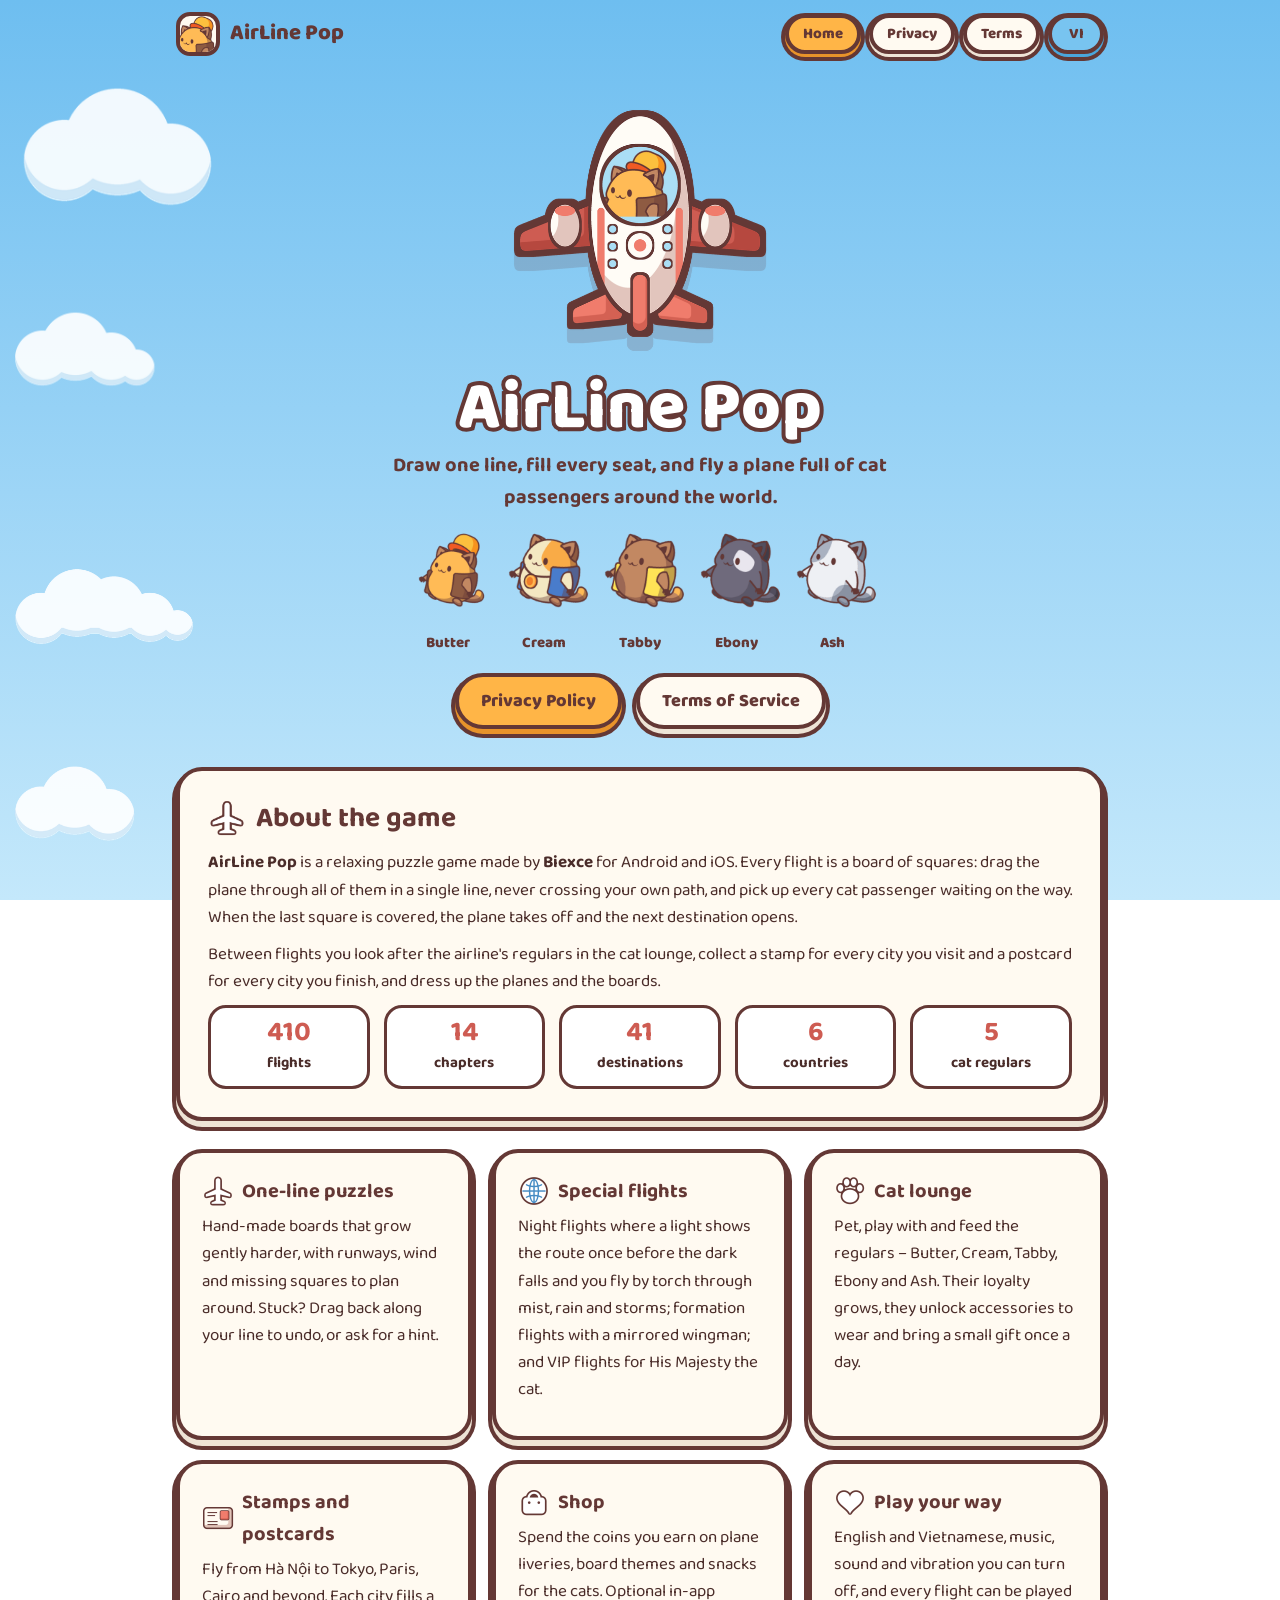
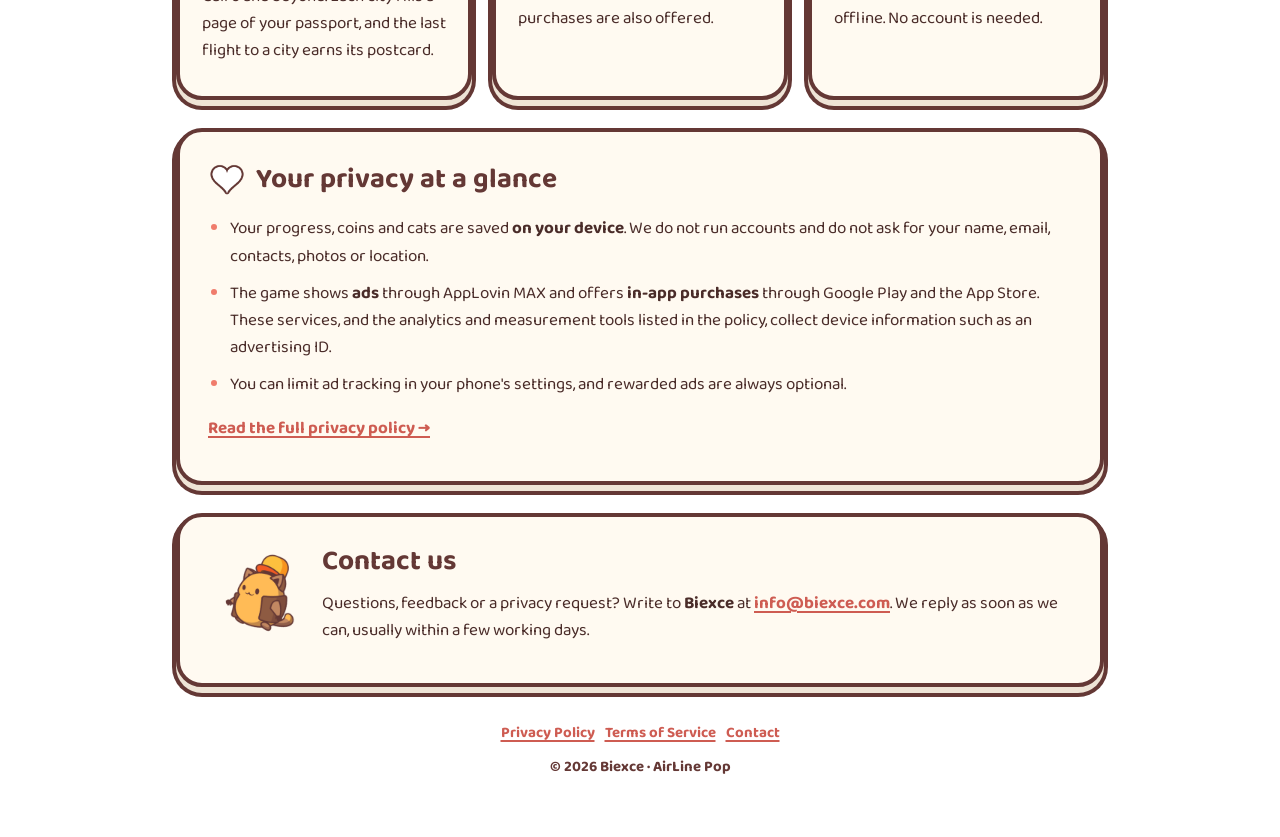
==== index.html @ 415e456a "feat: trang chinh sach AirLine Pop (song ngu Viet - Anh) Trang chu gioi thieu game, chinh sach quyen" ====
<!doctype html>
<html lang="en" data-lang="en">
<head>
    <meta charset="utf-8">
    <meta name="viewport" content="width=device-width, initial-scale=1">
    <title>AirLine Pop – Cat airline puzzle</title>
    <meta name="title-en" content="AirLine Pop – Cat airline puzzle">
    <meta name="title-vi" content="AirLine Pop – Hãng bay mèo">
    <meta name="description" content="AirLine Pop by Biexce: a cosy one-line puzzle where you fly a plane full of cat passengers around the world. Privacy policy, terms of service and contact.">
    <link rel="icon" href="assets/img/icon_cat.png">
    <link rel="preconnect" href="https://fonts.googleapis.com">
    <link rel="preconnect" href="https://fonts.gstatic.com" crossorigin>
    <link href="https://fonts.googleapis.com/css2?family=Baloo+2:wght@500;700;800&display=swap" rel="stylesheet">
    <link rel="stylesheet" href="assets/css/style.css">
</head>
<body>
<div class="sky-layer" aria-hidden="true">
    <img class="c1" src="assets/img/cloud_1.png" alt="">
    <img class="c2" src="assets/img/cloud_0.png" alt="">
    <img class="c3" src="assets/img/cloud_2.png" alt="">
    <img class="c4" src="assets/img/cloud_1.png" alt="">
</div>

<div class="page">
    <header class="topbar">
        <a class="brand" href="index.html"><img src="assets/img/icon_cat.png" alt=""><span>AirLine Pop</span></a>
        <nav class="nav">
            <a class="chip" href="index.html" aria-current="page"><span lang="en">Home</span><span lang="vi">Trang chủ</span></a>
            <a class="chip" href="privacy.html"><span lang="en">Privacy</span><span lang="vi">Quyền riêng tư</span></a>
            <a class="chip" href="terms.html"><span lang="en">Terms</span><span lang="vi">Điều khoản</span></a>
            <button class="chip lang-toggle" type="button" data-lang-toggle>VI</button>
        </nav>
    </header>

    <main>
        <section class="hero">
            <img class="hero-plane" src="assets/img/airplane_full.png" alt="Butter the cat flying the AirLine Pop plane">
            <h1>AirLine Pop</h1>
            <p class="tagline" lang="en">Draw one line, fill every seat, and fly a plane full of cat passengers around the world.</p>
            <p class="tagline" lang="vi">Vẽ một nét, đón đủ khách mèo và bay khắp thế giới cùng hãng hàng không mèo.</p>
            <div class="crew">
                <figure><img src="assets/img/passenger_bo_happy.png" alt=""><figcaption><span lang="en">Butter</span><span lang="vi">Bơ</span></figcaption></figure>
                <figure><img src="assets/img/passenger_kem_happy.png" alt=""><figcaption><span lang="en">Cream</span><span lang="vi">Kem</span></figcaption></figure>
                <figure><img src="assets/img/passenger_muop_happy.png" alt=""><figcaption><span lang="en">Tabby</span><span lang="vi">Mướp</span></figcaption></figure>
                <figure><img src="assets/img/passenger_mun_happy.png" alt=""><figcaption><span lang="en">Ebony</span><span lang="vi">Mun</span></figcaption></figure>
                <figure><img src="assets/img/passenger_tro_happy.png" alt=""><figcaption><span lang="en">Ash</span><span lang="vi">Tro</span></figcaption></figure>
            </div>
            <div class="actions">
                <a class="btn" href="privacy.html"><span lang="en">Privacy Policy</span><span lang="vi">Chính sách quyền riêng tư</span></a>
                <a class="btn sky" href="terms.html"><span lang="en">Terms of Service</span><span lang="vi">Điều khoản dịch vụ</span></a>
            </div>
        </section>

        <section class="card">
            <h2><img src="assets/img/icon_plane.png" alt=""><span lang="en">About the game</span><span lang="vi">Giới thiệu game</span></h2>
            <div lang="en">
                <p><strong>AirLine Pop</strong> is a relaxing puzzle game made by <strong>Biexce</strong> for Android and iOS. Every flight is a board of squares: drag the plane through all of them in a single line, never crossing your own path, and pick up every cat passenger waiting on the way. When the last square is covered, the plane takes off and the next destination opens.</p>
                <p>Between flights you look after the airline's regulars in the cat lounge, collect a stamp for every city you visit and a postcard for every city you finish, and dress up the planes and the boards.</p>
            </div>
            <div lang="vi">
                <p><strong>AirLine Pop</strong> là game giải đố thư giãn do <strong>Biexce</strong> phát triển cho Android và iOS. Mỗi chuyến bay là một bàn cờ gồm nhiều ô: kéo máy bay đi qua tất cả các ô bằng một nét duy nhất, không đi lại đường cũ, và đón hết các bé mèo hành khách đang chờ dọc đường. Khi ô cuối cùng được phủ kín, máy bay cất cánh và điểm đến tiếp theo được mở ra.</p>
                <p>Giữa các chuyến bay, bạn chăm sóc những vị khách quen trong phòng chờ của hãng, sưu tầm tem cho mỗi thành phố đã ghé và bưu thiếp cho mỗi thành phố đã bay xong, cùng trang trí máy bay và bàn cờ.</p>
            </div>
            <div class="facts">
                <div class="fact"><b>410</b><span lang="en">flights</span><span lang="vi">chuyến bay</span></div>
                <div class="fact"><b>14</b><span lang="en">chapters</span><span lang="vi">chương</span></div>
                <div class="fact"><b>41</b><span lang="en">destinations</span><span lang="vi">điểm đến</span></div>
                <div class="fact"><b>6</b><span lang="en">countries</span><span lang="vi">quốc gia</span></div>
                <div class="fact"><b>5</b><span lang="en">cat regulars</span><span lang="vi">khách mèo quen</span></div>
            </div>
        </section>

        <section class="features">
            <article class="card">
                <h3><img src="assets/img/icon_plane.png" alt=""><span lang="en">One-line puzzles</span><span lang="vi">Giải đố một nét</span></h3>
                <p lang="en">Hand-made boards that grow gently harder, with runways, wind and missing squares to plan around. Stuck? Drag back along your line to undo, or ask for a hint.</p>
                <p lang="vi">Bàn cờ được thiết kế khó dần một cách nhẹ nhàng, có đường băng, gió và những ô trống cần tính đường đi vòng. Bí đường? Kéo ngược lại trên nét vẽ để đi lại, hoặc dùng gợi ý.</p>
            </article>
            <article class="card">
                <h3><img src="assets/img/icon_globe.png" alt=""><span lang="en">Special flights</span><span lang="vi">Chuyến bay đặc biệt</span></h3>
                <p lang="en">Night flights where a light shows the route once before the dark falls and you fly by torch through mist, rain and storms; formation flights with a mirrored wingman; and VIP flights for His Majesty the cat.</p>
                <p lang="vi">Chuyến bay đêm: đốm sáng chỉ đường một lần rồi trời tối, bạn bay bằng đèn pin qua sương mù, mưa và giông bão. Chuyến bay đội hình với máy bay đồng đội bay đối xứng. Và chuyến bay VIP chở hoàng thượng mèo.</p>
            </article>
            <article class="card">
                <h3><img src="assets/img/icon_paw.png" alt=""><span lang="en">Cat lounge</span><span lang="vi">Phòng chờ của mèo</span></h3>
                <p lang="en">Pet, play with and feed the regulars – Butter, Cream, Tabby, Ebony and Ash. Their loyalty grows, they unlock accessories to wear and bring a small gift once a day.</p>
                <p lang="vi">Vuốt ve, chơi đùa và cho các bé quen ăn: Bơ, Kem, Mướp, Mun và Tro. Độ thân thiết tăng dần, các bé mở khoá phụ kiện để đeo và mỗi ngày mang tới một món quà nhỏ.</p>
            </article>
            <article class="card">
                <h3><img src="assets/img/icon_postcard.png" alt=""><span lang="en">Stamps and postcards</span><span lang="vi">Tem và bưu thiếp</span></h3>
                <p lang="en">Fly from Hà Nội to Tokyo, Paris, Cairo and beyond. Each city fills a page of your passport, and the last flight to a city earns its postcard.</p>
                <p lang="vi">Bay từ Hà Nội tới Tokyo, Paris, Cairo và xa hơn nữa. Mỗi thành phố là một trang hộ chiếu, và chuyến bay cuối tới thành phố đó sẽ tặng bạn bưu thiếp.</p>
            </article>
            <article class="card">
                <h3><img src="assets/img/icon_shop.png" alt=""><span lang="en">Shop</span><span lang="vi">Cửa hàng</span></h3>
                <p lang="en">Spend the coins you earn on plane liveries, board themes and snacks for the cats. Optional in-app purchases are also offered.</p>
                <p lang="vi">Dùng xu kiếm được để mua sơn máy bay, giao diện bàn cờ và đồ ăn cho mèo. Game cũng có các gói mua trong ứng dụng không bắt buộc.</p>
            </article>
            <article class="card">
                <h3><img src="assets/img/icon_heart.png" alt=""><span lang="en">Play your way</span><span lang="vi">Chơi theo cách của bạn</span></h3>
                <p lang="en">English and Vietnamese, music, sound and vibration you can turn off, and every flight can be played offline. No account is needed.</p>
                <p lang="vi">Có tiếng Anh và tiếng Việt, nhạc, âm thanh và rung đều tắt được, và mọi chuyến bay đều chơi được khi không có mạng. Không cần tạo tài khoản.</p>
            </article>
        </section>

        <section class="card">
            <h2><img src="assets/img/icon_heart.png" alt=""><span lang="en">Your privacy at a glance</span><span lang="vi">Quyền riêng tư tóm tắt</span></h2>
            <ul lang="en">
                <li>Your progress, coins and cats are saved <strong>on your device</strong>. We do not run accounts and do not ask for your name, email, contacts, photos or location.</li>
                <li>The game shows <strong>ads</strong> through AppLovin MAX and offers <strong>in-app purchases</strong> through Google Play and the App Store. These services, and the analytics and measurement tools listed in the policy, collect device information such as an advertising ID.</li>
                <li>You can limit ad tracking in your phone's settings, and rewarded ads are always optional.</li>
            </ul>
            <ul lang="vi">
                <li>Tiến trình, xu và các bé mèo được lưu <strong>ngay trên thiết bị của bạn</strong>. Chúng tôi không dùng tài khoản và không hỏi tên, email, danh bạ, ảnh hay vị trí của bạn.</li>
                <li>Game hiển thị <strong>quảng cáo</strong> qua AppLovin MAX và có <strong>mua trong ứng dụng</strong> qua Google Play và App Store. Các dịch vụ này, cùng các công cụ phân tích và đo lường được liệt kê trong chính sách, thu thập thông tin thiết bị như mã nhận dạng quảng cáo.</li>
                <li>Bạn có thể giới hạn theo dõi quảng cáo trong cài đặt điện thoại, và quảng cáo nhận thưởng luôn là tuỳ chọn.</li>
            </ul>
            <p><a href="privacy.html"><span lang="en">Read the full privacy policy →</span><span lang="vi">Đọc đầy đủ chính sách quyền riêng tư →</span></a></p>
        </section>

        <section class="card" id="contact">
            <div class="contact-box">
                <img src="assets/img/passenger_bo_happy.png" alt="">
                <div>
                    <h2><span lang="en">Contact us</span><span lang="vi">Liên hệ</span></h2>
                    <p lang="en">Questions, feedback or a privacy request? Write to <strong>Biexce</strong> at <a href="mailto:info@biexce.com">info@biexce.com</a>. We reply as soon as we can, usually within a few working days.</p>
                    <p lang="vi">Có câu hỏi, góp ý hay yêu cầu về quyền riêng tư? Hãy viết cho <strong>Biexce</strong> qua <a href="mailto:info@biexce.com">info@biexce.com</a>. Chúng tôi sẽ trả lời sớm nhất có thể, thường trong vài ngày làm việc.</p>
                </div>
            </div>
        </section>
    </main>

    <footer class="footer">
        <nav>
            <a href="privacy.html"><span lang="en">Privacy Policy</span><span lang="vi">Chính sách quyền riêng tư</span></a>
            <a href="terms.html"><span lang="en">Terms of Service</span><span lang="vi">Điều khoản dịch vụ</span></a>
            <a href="#contact"><span lang="en">Contact</span><span lang="vi">Liên hệ</span></a>
        </nav>
        <p>© 2026 Biexce · AirLine Pop</p>
    </footer>
</div>
<script src="assets/js/lang.js"></script>
</body>
</html>
---- assets/css/style.css ----
/* AirLine Pop – policy site. Drawn in the game's own sticker style: a blue sky,
   cream cards with a thick brown outline and a shaded lower lip, coral and orange
   accents, and the Baloo 2 typeface the game uses. */

:root {
    --sky-top: #6ebef0;
    --sky-bottom: #c4e8fb;
    --cream: #fffaf1;
    --cream-shade: #eee4d6;
    --brown: #643835;
    --brown-soft: #8a5a52;
    --text: #4a2c29;
    --coral: #f07c6c;
    --coral-dark: #ce5c52;
    --orange: #ffb547;
    --orange-dark: #e8932a;
    --sky: #78c4f0;
    --sky-dark: #4aa6dc;
    --mint: #7ec484;
    --radius: 26px;
    --line: 4px;
    --lip: 6px;
}

* {
    box-sizing: border-box;
}

html {
    scroll-behavior: smooth;
}

body {
    margin: 0;
    min-height: 100vh;
    font-family: "Baloo 2", "Nunito", system-ui, -apple-system, "Segoe UI", sans-serif;
    font-size: 17px;
    line-height: 1.6;
    color: var(--text);
    background: linear-gradient(180deg, var(--sky-top) 0%, var(--sky-bottom) 100%) fixed;
    overflow-x: hidden;
}

/* Only the chosen language shows; the page starts in English until the script picks. */
html[data-lang="en"] [lang="vi"],
html[data-lang="vi"] [lang="en"] {
    display: none !important;
}

a {
    color: var(--coral-dark);
    font-weight: 700;
    text-decoration-thickness: 2px;
    text-underline-offset: 3px;
}

a:hover {
    color: var(--brown);
}

img {
    max-width: 100%;
}

/* ------------------------------------------------------------------ sky */

.sky-layer {
    position: fixed;
    inset: 0;
    pointer-events: none;
    z-index: 0;
    overflow: hidden;
}

.sky-layer img {
    position: absolute;
    opacity: 0.9;
    animation: drift linear infinite;
}

.sky-layer .c1 { top: 8%; width: 220px; animation-duration: 70s; animation-delay: -10s; }
.sky-layer .c2 { top: 34%; width: 160px; animation-duration: 90s; animation-delay: -55s; }
.sky-layer .c3 { top: 62%; width: 200px; animation-duration: 80s; animation-delay: -30s; }
.sky-layer .c4 { top: 84%; width: 140px; animation-duration: 100s; animation-delay: -75s; }

@keyframes drift {
    from { transform: translateX(-260px); }
    to { transform: translateX(calc(100vw + 260px)); }
}

@media (prefers-reduced-motion: reduce) {
    .sky-layer img { animation: none; left: 70%; }
    .sky-layer .c2, .sky-layer .c4 { left: 6%; }
    .hero-plane { animation: none !important; }
}

/* ------------------------------------------------------------------ layout */

.page {
    position: relative;
    z-index: 1;
    max-width: 960px;
    margin: 0 auto;
    padding: 0 16px 48px;
}

.topbar {
    position: sticky;
    top: 0;
    z-index: 5;
    display: flex;
    align-items: center;
    justify-content: space-between;
    gap: 12px;
    padding: 12px 0;
}

.brand {
    display: flex;
    align-items: center;
    gap: 10px;
    text-decoration: none;
    color: var(--brown);
    font-weight: 800;
    font-size: 22px;
}

.brand img {
    width: 44px;
    height: 44px;
    border-radius: 14px;
    border: var(--line) solid var(--brown);
    background: var(--cream);
}

.nav {
    display: flex;
    align-items: center;
    gap: 8px;
    flex-wrap: wrap;
    justify-content: flex-end;
}

/* ------------------------------------------------------------------ sticker pieces */

.card {
    background: var(--cream);
    border: var(--line) solid var(--brown);
    border-radius: var(--radius);
    box-shadow: 0 var(--lip) 0 var(--cream-shade), 0 var(--lip) 0 var(--line) var(--brown);
    padding: 28px;
    margin: 0 0 28px;
}

.btn,
.chip {
    display: inline-flex;
    align-items: center;
    gap: 8px;
    font-family: inherit;
    font-weight: 800;
    color: var(--brown);
    text-decoration: none;
    border: var(--line) solid var(--brown);
    border-radius: 999px;
    cursor: pointer;
    transition: transform 0.12s ease, box-shadow 0.12s ease;
}

.btn {
    padding: 10px 22px;
    font-size: 18px;
    background: var(--orange);
    box-shadow: 0 5px 0 var(--orange-dark), 0 5px 0 var(--line) var(--brown);
}

.btn.sky {
    background: var(--cream);
    box-shadow: 0 5px 0 var(--cream-shade), 0 5px 0 var(--line) var(--brown);
}

.btn.coral {
    background: var(--coral);
    color: #fff;
    box-shadow: 0 5px 0 var(--coral-dark), 0 5px 0 var(--line) var(--brown);
}

.chip {
    padding: 4px 14px;
    font-size: 15px;
    background: var(--cream);
    box-shadow: 0 3px 0 var(--cream-shade), 0 3px 0 var(--line) var(--brown);
}

.chip[aria-current="page"] {
    background: var(--orange);
    box-shadow: 0 3px 0 var(--orange-dark), 0 3px 0 var(--line) var(--brown);
}

.btn:hover,
.chip:hover {
    transform: translateY(-2px);
    color: var(--brown);
}

.btn:active,
.chip:active {
    transform: translateY(3px);
    box-shadow: none;
}

.btn.coral:hover {
    color: #fff;
}

.lang-toggle {
    min-width: 56px;
    justify-content: center;
    background: var(--sky);
    box-shadow: 0 3px 0 var(--sky-dark), 0 3px 0 var(--line) var(--brown);
}

/* ------------------------------------------------------------------ hero */

.hero {
    text-align: center;
    padding: 28px 0 8px;
}

.hero-plane {
    width: min(260px, 60vw);
    filter: drop-shadow(0 14px 0 rgba(100, 56, 53, 0.18));
    animation: bob 3.2s ease-in-out infinite;
}

@keyframes bob {
    0%, 100% { transform: translateY(0) rotate(-3deg); }
    50% { transform: translateY(-12px) rotate(3deg); }
}

.hero h1 {
    margin: 8px 0 4px;
    font-size: clamp(40px, 9vw, 68px);
    line-height: 1.05;
    font-weight: 800;
    color: #fff;
    -webkit-text-stroke: 8px var(--brown);
    paint-order: stroke fill;
    letter-spacing: 1px;
}

.hero .tagline {
    margin: 0 auto 18px;
    max-width: 600px;
    font-size: 20px;
    font-weight: 700;
    color: var(--brown);
}

.hero .actions {
    display: flex;
    gap: 14px;
    justify-content: center;
    flex-wrap: wrap;
    margin: 18px 0 30px;
}

.crew {
    display: flex;
    justify-content: center;
    gap: 4px;
    flex-wrap: wrap;
    margin: 4px 0 18px;
}

.crew figure {
    margin: 0;
    text-align: center;
    font-weight: 800;
    color: var(--brown);
    font-size: 15px;
}

.crew img {
    width: 92px;
    height: 92px;
    object-fit: contain;
}

/* ------------------------------------------------------------------ content */

h2 {
    margin: 0 0 12px;
    font-size: 28px;
    line-height: 1.2;
    color: var(--brown);
    display: flex;
    align-items: center;
    gap: 10px;
}

h2 img {
    width: 38px;
    height: 38px;
}

h3 {
    margin: 22px 0 6px;
    font-size: 20px;
    color: var(--brown);
}

p,
li {
    margin: 0 0 10px;
}

ul {
    padding-left: 22px;
}

li::marker {
    color: var(--coral);
}

.features {
    display: grid;
    grid-template-columns: repeat(auto-fit, minmax(260px, 1fr));
    gap: 20px;
    margin-bottom: 28px;
}

.features .card {
    margin: 0;
    padding: 22px;
}

.features h3 {
    margin-top: 0;
    display: flex;
    align-items: center;
    gap: 8px;
}

.features h3 img {
    width: 32px;
    height: 32px;
}

.facts {
    display: grid;
    grid-template-columns: repeat(auto-fit, minmax(120px, 1fr));
    gap: 14px;
    margin: 6px 0 0;
}

.fact {
    background: #fff;
    border: 3px solid var(--brown);
    border-radius: 18px;
    padding: 10px 12px;
    text-align: center;
}

.fact b {
    display: block;
    font-size: 28px;
    line-height: 1.1;
    color: var(--coral-dark);
}

.fact span {
    font-size: 15px;
    font-weight: 700;
}

.doc-head {
    text-align: center;
    padding: 18px 0 6px;
}

.doc-head h1 {
    margin: 0;
    font-size: clamp(34px, 7vw, 52px);
    color: #fff;
    -webkit-text-stroke: 7px var(--brown);
    paint-order: stroke fill;
    line-height: 1.1;
}

.doc-head .updated {
    display: inline-block;
    margin-top: 10px;
}

.toc ol {
    columns: 2 240px;
    margin: 0;
    padding-left: 22px;
}

.toc li {
    break-inside: avoid;
}

.note {
    background: #fff5d6;
    border: 3px dashed var(--orange-dark);
    border-radius: 18px;
    padding: 12px 16px;
    margin: 12px 0;
}

table {
    width: 100%;
    border-collapse: separate;
    border-spacing: 0;
    margin: 10px 0 14px;
    font-size: 15.5px;
    background: #fff;
    border: 3px solid var(--brown);
    border-radius: 16px;
    overflow: hidden;
}

th,
td {
    text-align: left;
    vertical-align: top;
    padding: 10px 12px;
    border-bottom: 2px solid var(--cream-shade);
}

th {
    background: var(--orange);
    color: var(--brown);
}

tr:last-child td {
    border-bottom: 0;
}

.table-wrap {
    overflow-x: auto;
}

.contact-box {
    display: flex;
    align-items: center;
    gap: 18px;
    flex-wrap: wrap;
}

.contact-box img {
    width: 96px;
    flex: none;
}

.contact-box > div {
    flex: 1 1 260px;
}

/* ------------------------------------------------------------------ footer */

.footer {
    text-align: center;
    color: var(--brown);
    font-weight: 700;
    font-size: 15px;
    padding-top: 6px;
}

.footer nav {
    display: flex;
    gap: 10px;
    justify-content: center;
    flex-wrap: wrap;
    margin-bottom: 10px;
}

@media (max-width: 600px) {
    body {
        font-size: 16px;
    }

    .card {
        padding: 20px 18px;
    }

    .brand span {
        display: none;
    }

    .crew img {
        width: 64px;
        height: 64px;
    }

    h2 {
        font-size: 24px;
    }
}

/* ------------------------------------------------------------------ narrow screens */

.card,
.page {
    min-width: 0;
    overflow-wrap: break-word;
}

code {
    overflow-wrap: anywhere;
    font-size: 0.92em;
    background: #fff;
    border: 2px solid var(--cream-shade);
    border-radius: 8px;
    padding: 0 5px;
}

.table-wrap {
    max-width: 100%;
    -webkit-overflow-scrolling: touch;
}

.table-wrap table {
    min-width: 560px;
}

@media (max-width: 600px) {
    .topbar {
        flex-wrap: wrap;
        justify-content: center;
    }

    .nav {
        justify-content: center;
        gap: 6px;
    }

    .chip {
        padding: 3px 11px;
        font-size: 14px;
    }
}
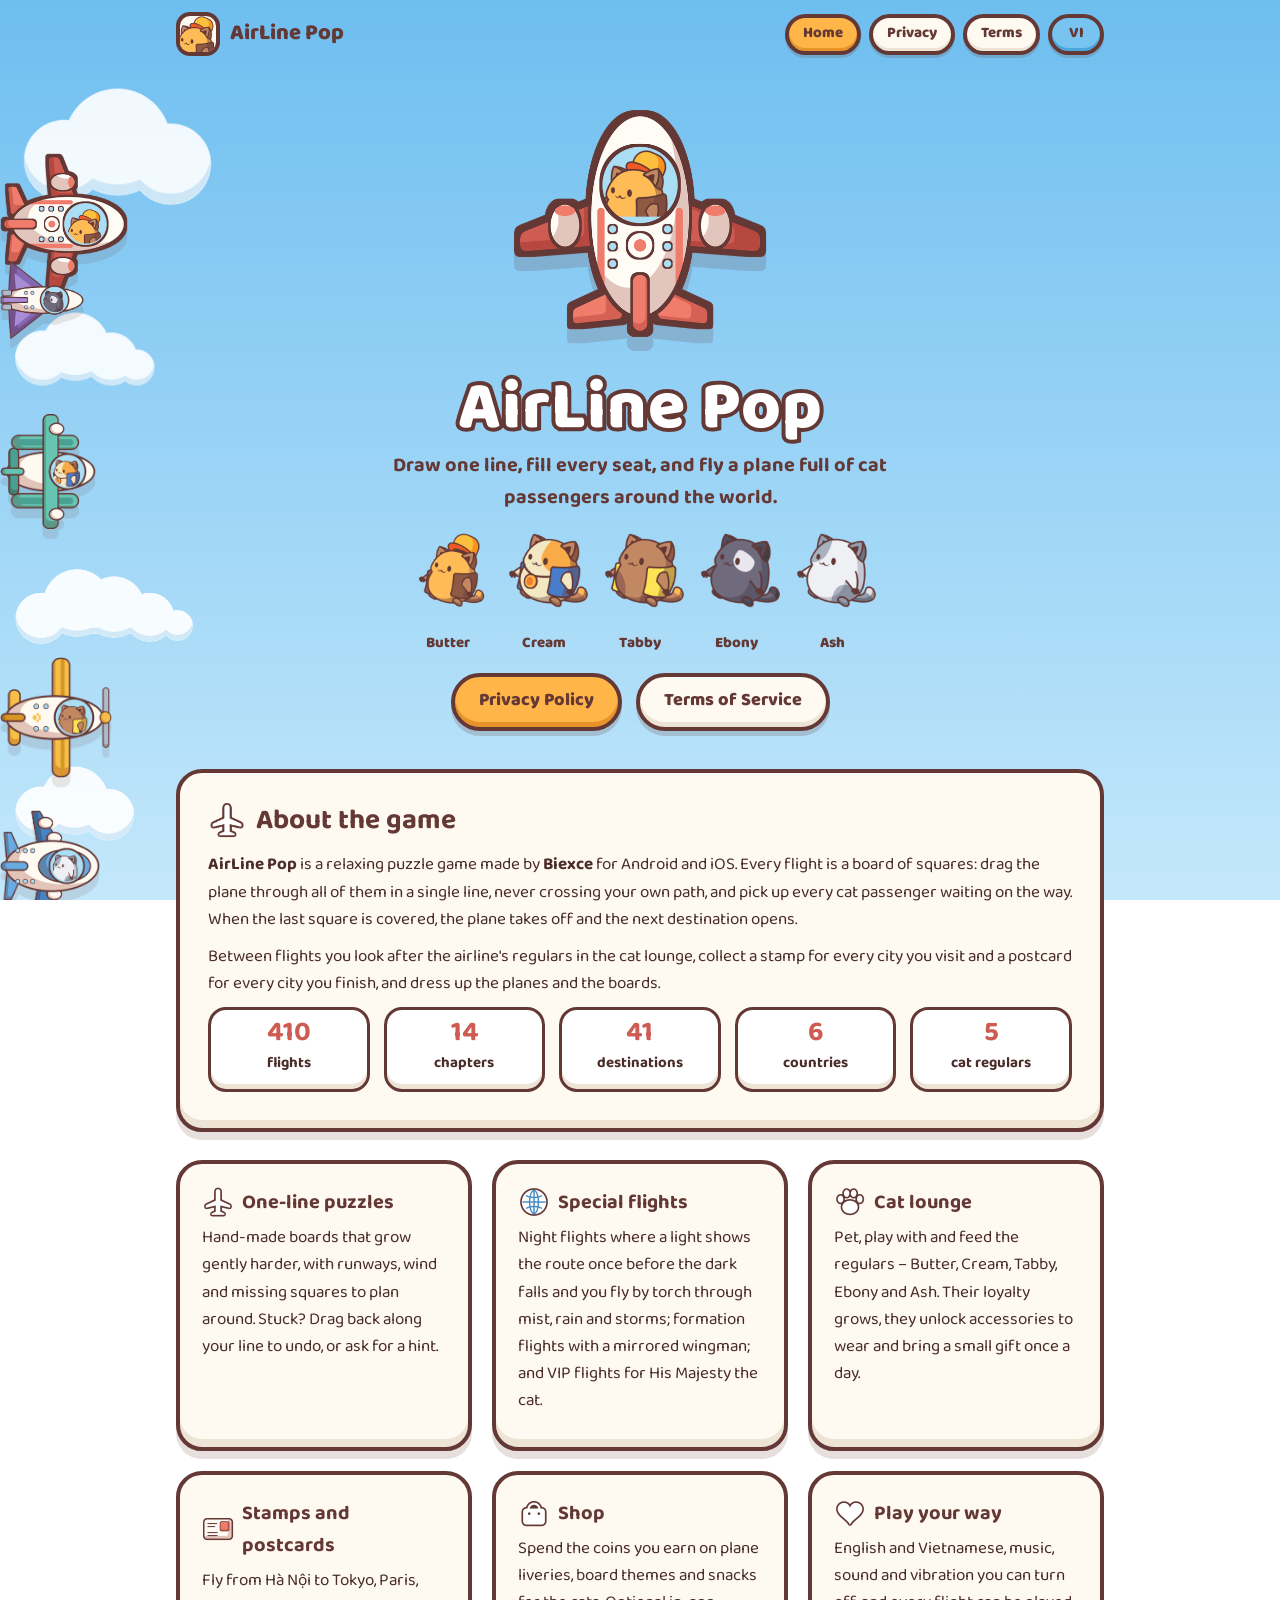
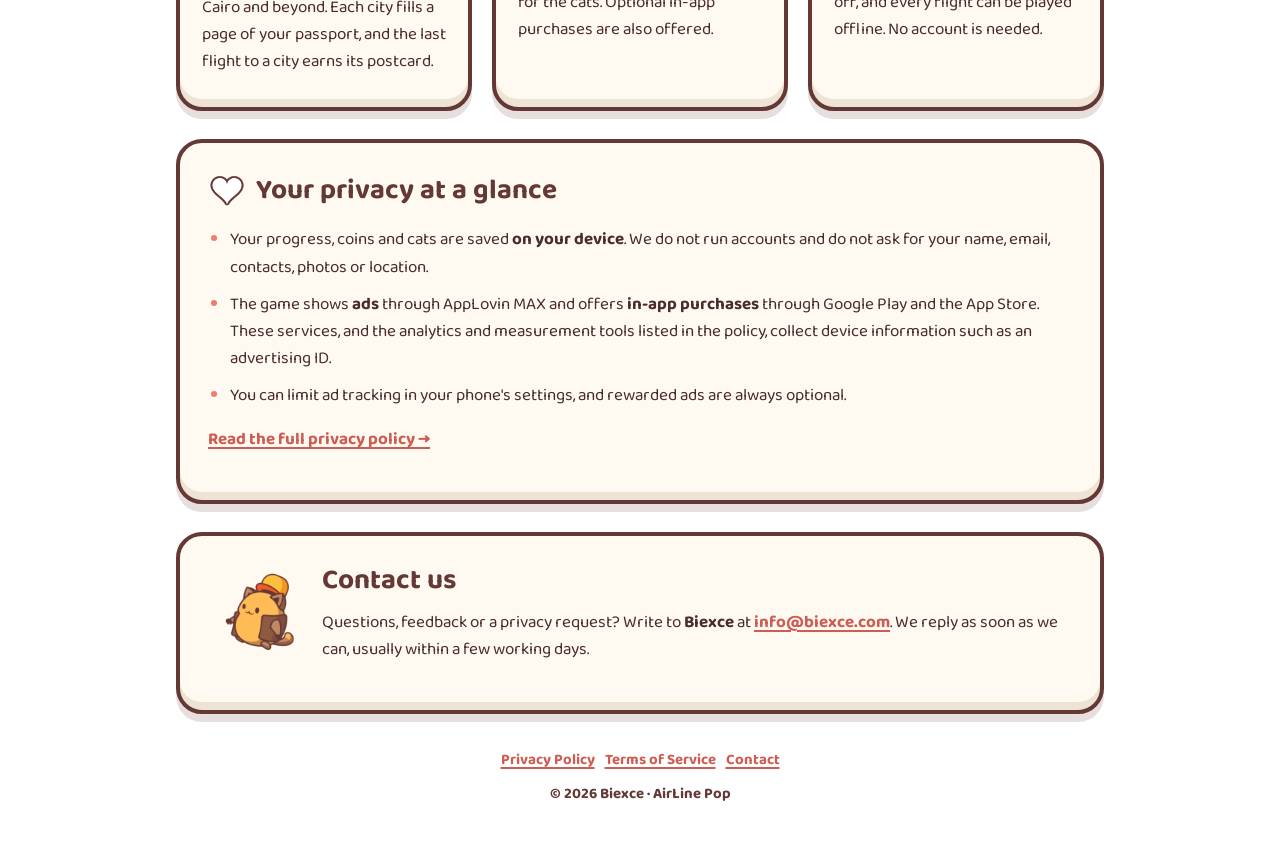
==== commit f9e81132: "style: may bay cho meo bay ngang troi, khung noi gon mot vien May bay cua game xoay bay sang phai, m" ====
--- a/index.html
+++ b/index.html
@@ -19,6 +19,11 @@
     <img class="c2" src="assets/img/cloud_0.png" alt="">
     <img class="c3" src="assets/img/cloud_2.png" alt="">
     <img class="c4" src="assets/img/cloud_1.png" alt="">
+    <span class="plane p1"><img src="assets/img/fly_bo.png" alt=""></span>
+    <span class="plane p2"><img src="assets/img/fly_kem.png" alt=""></span>
+    <span class="plane p3"><img src="assets/img/fly_muop.png" alt=""></span>
+    <span class="plane p4"><img src="assets/img/fly_mun.png" alt=""></span>
+    <span class="plane p5"><img src="assets/img/fly_tro.png" alt=""></span>
 </div>
 
 <div class="page">
--- a/assets/css/style.css
+++ b/assets/css/style.css
@@ -1,6 +1,7 @@
-/* AirLine Pop – policy site. Drawn in the game's own sticker style: a blue sky,
-   cream cards with a thick brown outline and a shaded lower lip, coral and orange
-   accents, and the Baloo 2 typeface the game uses. */
+/* AirLine Pop – policy site. Drawn in the game's own sticker style: a blue sky with
+   the airline's planes and their cat pilots flying across it, cream cards that stand
+   up like the game's board squares (one brown outline, a darker lip inside the bottom
+   edge, a soft shadow under it), coral and orange accents, and the Baloo 2 typeface. */
 
 :root {
     --sky-top: #6ebef0;
@@ -19,7 +20,8 @@
     --mint: #7ec484;
     --radius: 26px;
     --line: 4px;
-    --lip: 6px;
+    --lip: 8px;
+    --drop: 0 8px 0 rgba(100, 56, 53, 0.16);
 }
 
 * {
@@ -88,8 +90,41 @@
     to { transform: translateX(calc(100vw + 260px)); }
 }
 
+.sky-layer .plane {
+    position: absolute;
+    left: 0;
+    animation: fly linear infinite;
+}
+
+.sky-layer .plane img {
+    display: block;
+    position: static;
+    opacity: 1;
+    filter: drop-shadow(0 10px 0 rgba(100, 56, 53, 0.12));
+    animation: bob 3s ease-in-out infinite;
+}
+
+.sky-layer .p1 { top: 17%; animation-duration: 34s; animation-delay: -4s; }
+.sky-layer .p1 img { width: 128px; }
+.sky-layer .p2 { top: 46%; animation-duration: 46s; animation-delay: -27s; }
+.sky-layer .p2 img { width: 96px; animation-delay: -1s; }
+.sky-layer .p3 { top: 73%; animation-duration: 40s; animation-delay: -15s; }
+.sky-layer .p3 img { width: 112px; animation-delay: -2s; }
+.sky-layer .p4 { top: 29%; animation-duration: 52s; animation-delay: -40s; }
+.sky-layer .p4 img { width: 84px; animation-delay: -0.5s; }
+.sky-layer .p5 { top: 90%; animation-duration: 44s; animation-delay: -33s; }
+.sky-layer .p5 img { width: 100px; animation-delay: -1.5s; }
+
+@keyframes fly {
+    from { transform: translateX(-180px); }
+    to { transform: translateX(calc(100vw + 180px)); }
+}
+
 @media (prefers-reduced-motion: reduce) {
-    .sky-layer img { animation: none; left: 70%; }
+    .sky-layer img,
+    .sky-layer .plane { animation: none; left: 70%; }
+    .sky-layer .plane img { animation: none; }
+    .sky-layer .p2, .sky-layer .p4 { left: 4%; }
     .sky-layer .c2, .sky-layer .c4 { left: 6%; }
     .hero-plane { animation: none !important; }
 }
@@ -147,8 +182,8 @@
     background: var(--cream);
     border: var(--line) solid var(--brown);
     border-radius: var(--radius);
-    box-shadow: 0 var(--lip) 0 var(--cream-shade), 0 var(--lip) 0 var(--line) var(--brown);
-    padding: 28px;
+    box-shadow: inset 0 calc(var(--lip) * -1) 0 var(--cream-shade), var(--drop);
+    padding: 28px 28px calc(28px + var(--lip));
     margin: 0 0 28px;
 }
 
@@ -168,33 +203,33 @@
 }
 
 .btn {
-    padding: 10px 22px;
+    padding: 9px 24px 13px;
     font-size: 18px;
     background: var(--orange);
-    box-shadow: 0 5px 0 var(--orange-dark), 0 5px 0 var(--line) var(--brown);
+    box-shadow: inset 0 -5px 0 var(--orange-dark), 0 5px 0 rgba(100, 56, 53, 0.2);
 }
 
 .btn.sky {
     background: var(--cream);
-    box-shadow: 0 5px 0 var(--cream-shade), 0 5px 0 var(--line) var(--brown);
+    box-shadow: inset 0 -5px 0 var(--cream-shade), 0 5px 0 rgba(100, 56, 53, 0.2);
 }
 
 .btn.coral {
     background: var(--coral);
     color: #fff;
-    box-shadow: 0 5px 0 var(--coral-dark), 0 5px 0 var(--line) var(--brown);
+    box-shadow: inset 0 -5px 0 var(--coral-dark), 0 5px 0 rgba(100, 56, 53, 0.2);
 }
 
 .chip {
-    padding: 4px 14px;
+    padding: 3px 14px 6px;
     font-size: 15px;
     background: var(--cream);
-    box-shadow: 0 3px 0 var(--cream-shade), 0 3px 0 var(--line) var(--brown);
+    box-shadow: inset 0 -3px 0 var(--cream-shade), 0 3px 0 rgba(100, 56, 53, 0.18);
 }
 
 .chip[aria-current="page"] {
     background: var(--orange);
-    box-shadow: 0 3px 0 var(--orange-dark), 0 3px 0 var(--line) var(--brown);
+    box-shadow: inset 0 -3px 0 var(--orange-dark), 0 3px 0 rgba(100, 56, 53, 0.18);
 }
 
 .btn:hover,
@@ -206,7 +241,7 @@
 .btn:active,
 .chip:active {
     transform: translateY(3px);
-    box-shadow: none;
+    box-shadow: inset 0 0 0 transparent;
 }
 
 .btn.coral:hover {
@@ -217,7 +252,7 @@
     min-width: 56px;
     justify-content: center;
     background: var(--sky);
-    box-shadow: 0 3px 0 var(--sky-dark), 0 3px 0 var(--line) var(--brown);
+    box-shadow: inset 0 -3px 0 var(--sky-dark), 0 3px 0 rgba(100, 56, 53, 0.18);
 }
 
 /* ------------------------------------------------------------------ hero */
@@ -358,7 +393,8 @@
     background: #fff;
     border: 3px solid var(--brown);
     border-radius: 18px;
-    padding: 10px 12px;
+    box-shadow: inset 0 -5px 0 var(--cream-shade);
+    padding: 8px 12px 13px;
     text-align: center;
 }
 
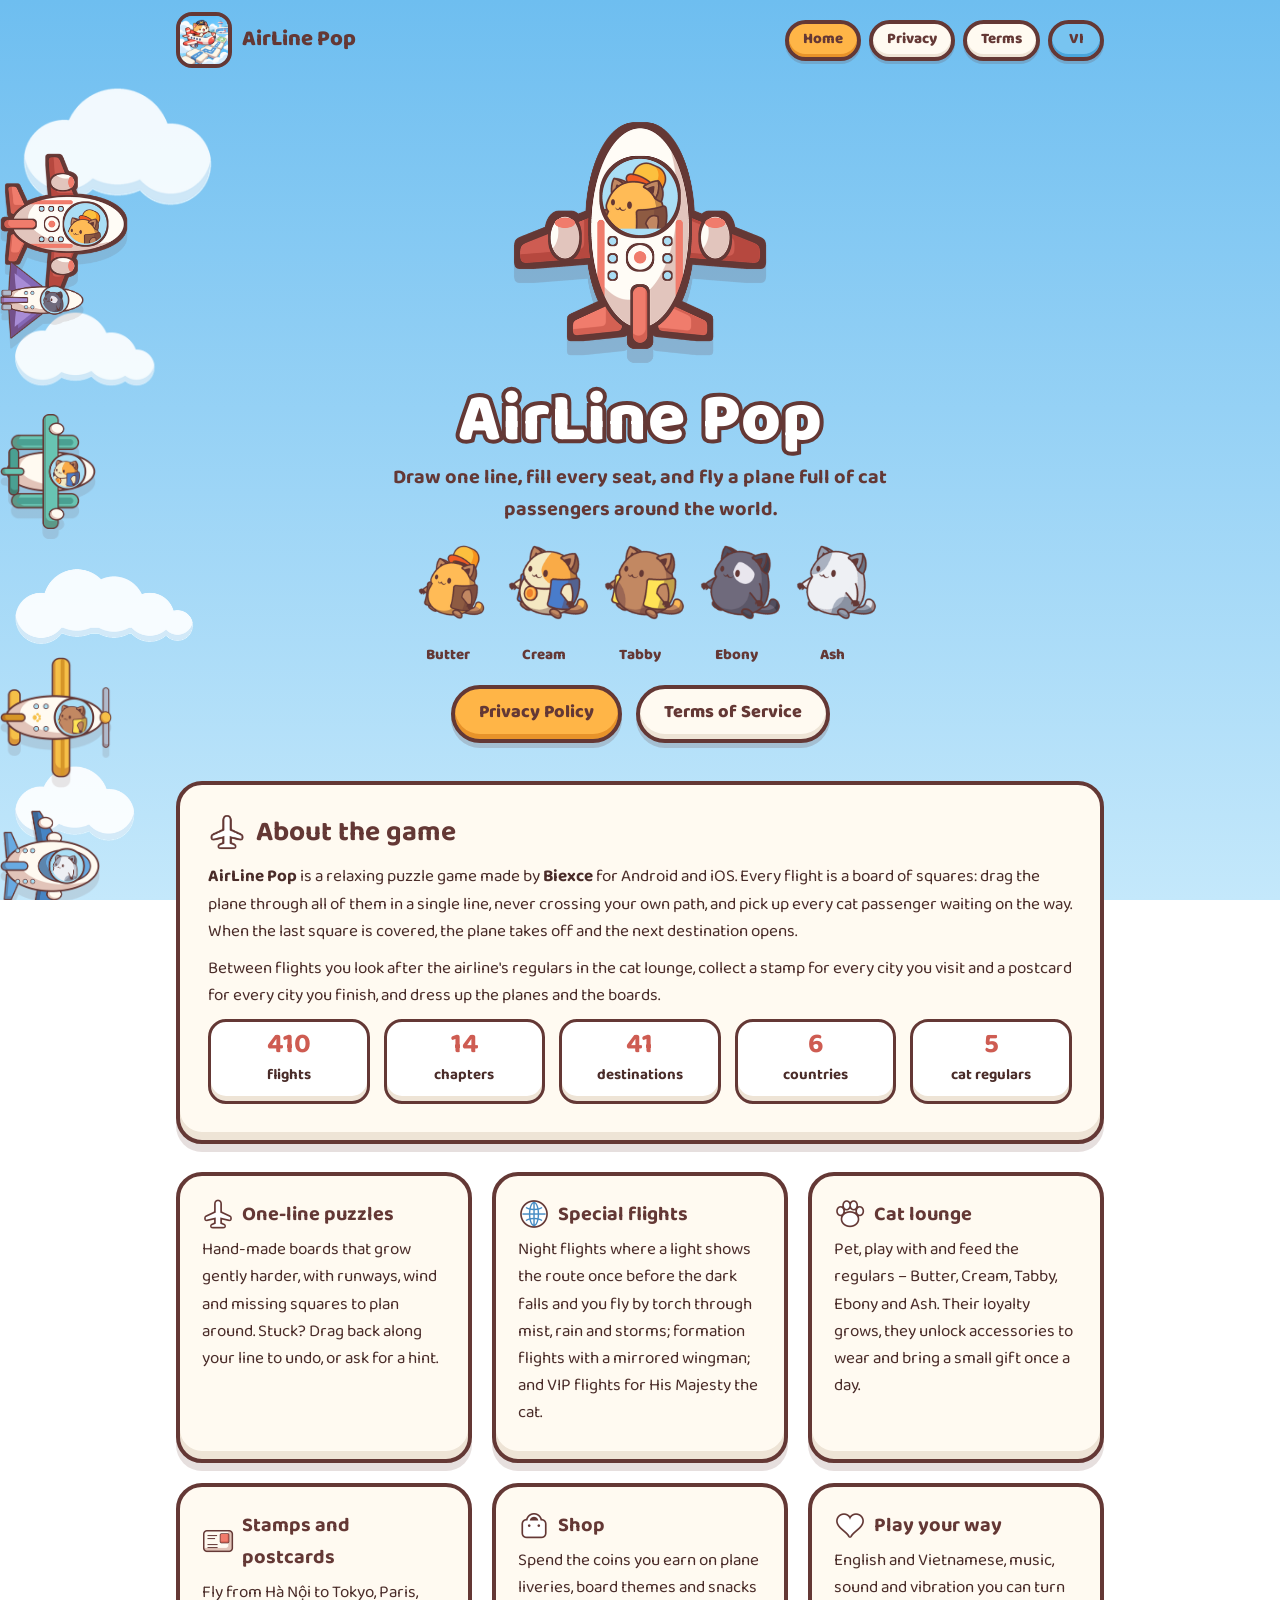
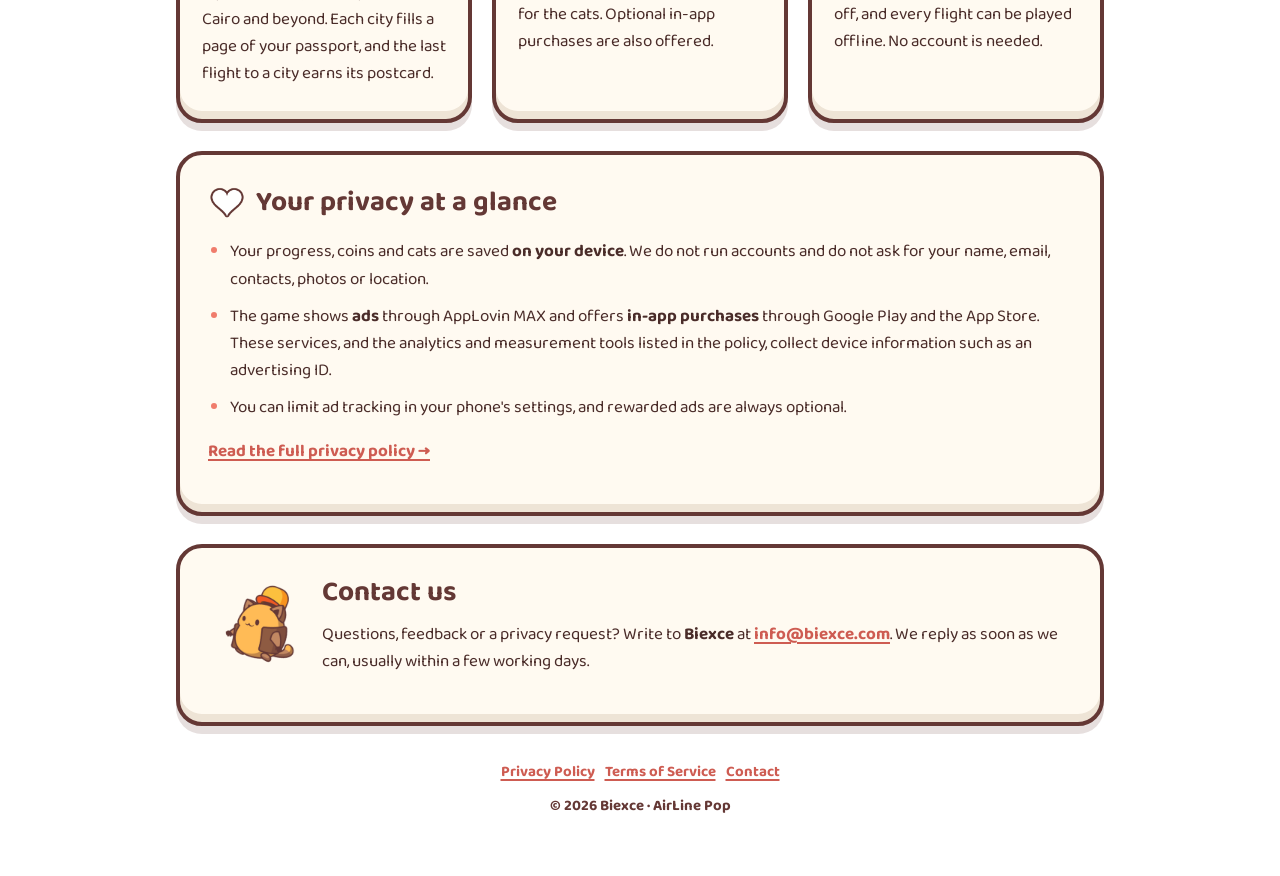
==== commit 31e52b05: "feat: dung icon moi cua game cho favicon va logo Icon AirLine Pop moi cho tab trinh duyet, icon man " ====
--- a/index.html
+++ b/index.html
@@ -7,7 +7,8 @@
     <meta name="title-en" content="AirLine Pop – Cat airline puzzle">
     <meta name="title-vi" content="AirLine Pop – Hãng bay mèo">
     <meta name="description" content="AirLine Pop by Biexce: a cosy one-line puzzle where you fly a plane full of cat passengers around the world. Privacy policy, terms of service and contact.">
-    <link rel="icon" href="assets/img/icon_cat.png">
+    <link rel="icon" type="image/png" href="assets/img/favicon.png">
+    <link rel="apple-touch-icon" href="assets/img/apple-touch-icon.png">
     <link rel="preconnect" href="https://fonts.googleapis.com">
     <link rel="preconnect" href="https://fonts.gstatic.com" crossorigin>
     <link href="https://fonts.googleapis.com/css2?family=Baloo+2:wght@500;700;800&display=swap" rel="stylesheet">
@@ -28,7 +29,7 @@
 
 <div class="page">
     <header class="topbar">
-        <a class="brand" href="index.html"><img src="assets/img/icon_cat.png" alt=""><span>AirLine Pop</span></a>
+        <a class="brand" href="index.html"><img src="assets/img/app_icon.png" alt="AirLine Pop icon"><span>AirLine Pop</span></a>
         <nav class="nav">
             <a class="chip" href="index.html" aria-current="page"><span lang="en">Home</span><span lang="vi">Trang chủ</span></a>
             <a class="chip" href="privacy.html"><span lang="en">Privacy</span><span lang="vi">Quyền riêng tư</span></a>
--- a/assets/css/style.css
+++ b/assets/css/style.css
@@ -161,9 +161,9 @@
 }
 
 .brand img {
-    width: 44px;
-    height: 44px;
-    border-radius: 14px;
+    width: 56px;
+    height: 56px;
+    border-radius: 16px;
     border: var(--line) solid var(--brown);
     background: var(--cream);
 }
